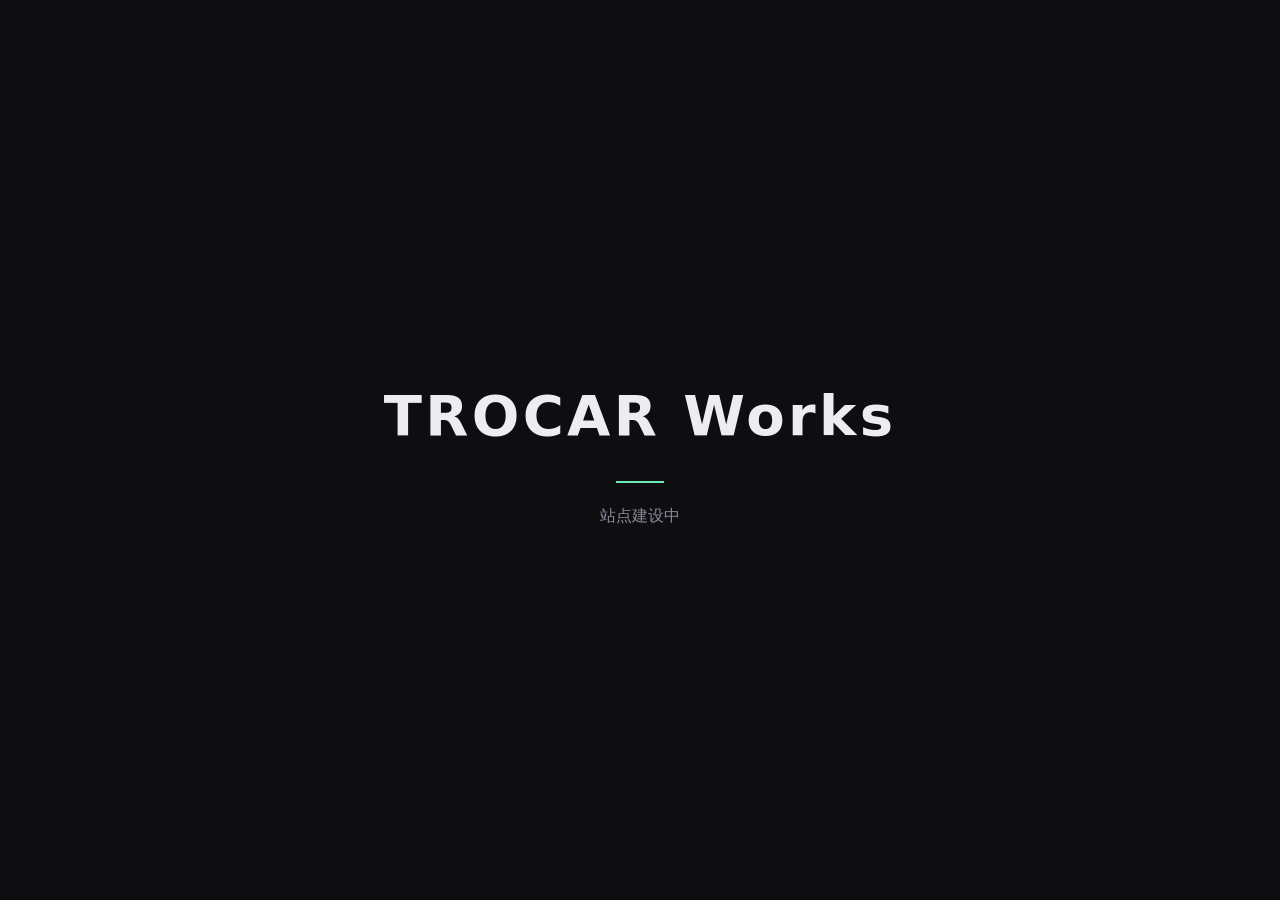
==== index.html @ e7c95997 "feat: 初始化 TROCAR Works 占位首页 纯 HTML/CSS 单文件占位页 + README，无构建步骤、无依赖， 供 GitHub Pages 直接托管；内容后续再填。  Co-Au" ====
<!DOCTYPE html>
<html lang="zh-CN">
<head>
<meta charset="utf-8">
<meta name="viewport" content="width=device-width, initial-scale=1">
<title>TROCAR Works</title>
<meta name="description" content="TROCAR Works">
<style>
  :root {
    color-scheme: dark;
    --bg: #0e0e11;
    --fg: #ececf1;
    --muted: #8a8a99;
    --accent: #6ee7b7;
  }

  * { box-sizing: border-box; }

  body {
    margin: 0;
    min-height: 100vh;
    display: flex;
    align-items: center;
    justify-content: center;
    padding: 2rem;
    background: var(--bg);
    color: var(--fg);
    font-family: system-ui, -apple-system, "Segoe UI", "Microsoft YaHei", sans-serif;
    line-height: 1.6;
  }

  main {
    text-align: center;
    max-width: 36rem;
  }

  h1 {
    margin: 0;
    font-size: clamp(2rem, 8vw, 3.5rem);
    letter-spacing: 0.06em;
    font-weight: 600;
  }

  h1::after {
    content: "";
    display: block;
    width: 3rem;
    height: 2px;
    margin: 1.25rem auto 0;
    background: var(--accent);
  }

  p {
    margin: 1.25rem 0 0;
    color: var(--muted);
    font-size: 1rem;
  }
</style>
</head>
<body>
  <main>
    <h1>TROCAR Works</h1>
    <p>站点建设中</p>
  </main>
</body>
</html>
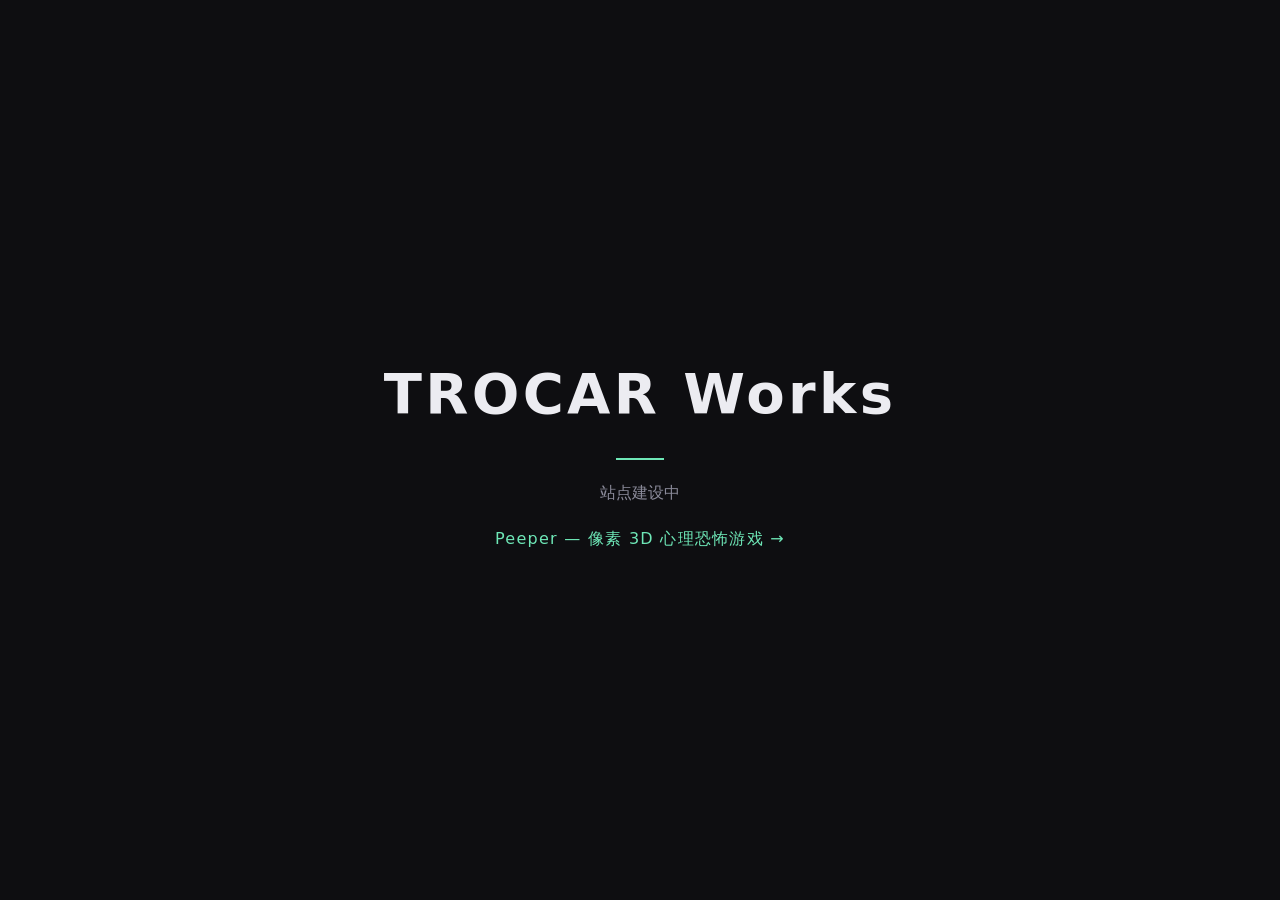
==== commit 898c21d0: "feat(Peeper): 新增 Peeper 游戏子页面 /Peeper/ 介绍游戏本体：1970 年代越战尾声的美国背景、邪教与献祭题材、 像素 3D 渲染管线（363x205 视口整数倍放大、正" ====
--- a/index.html
+++ b/index.html
@@ -55,12 +55,21 @@
     color: var(--muted);
     font-size: 1rem;
   }
+
+  a {
+    color: var(--accent);
+    text-decoration: none;
+    letter-spacing: 0.08em;
+  }
+
+  a:hover { text-decoration: underline; }
 </style>
 </head>
 <body>
   <main>
     <h1>TROCAR Works</h1>
     <p>站点建设中</p>
+    <p><a href="Peeper/">Peeper — 像素 3D 心理恐怖游戏 →</a></p>
   </main>
 </body>
 </html>
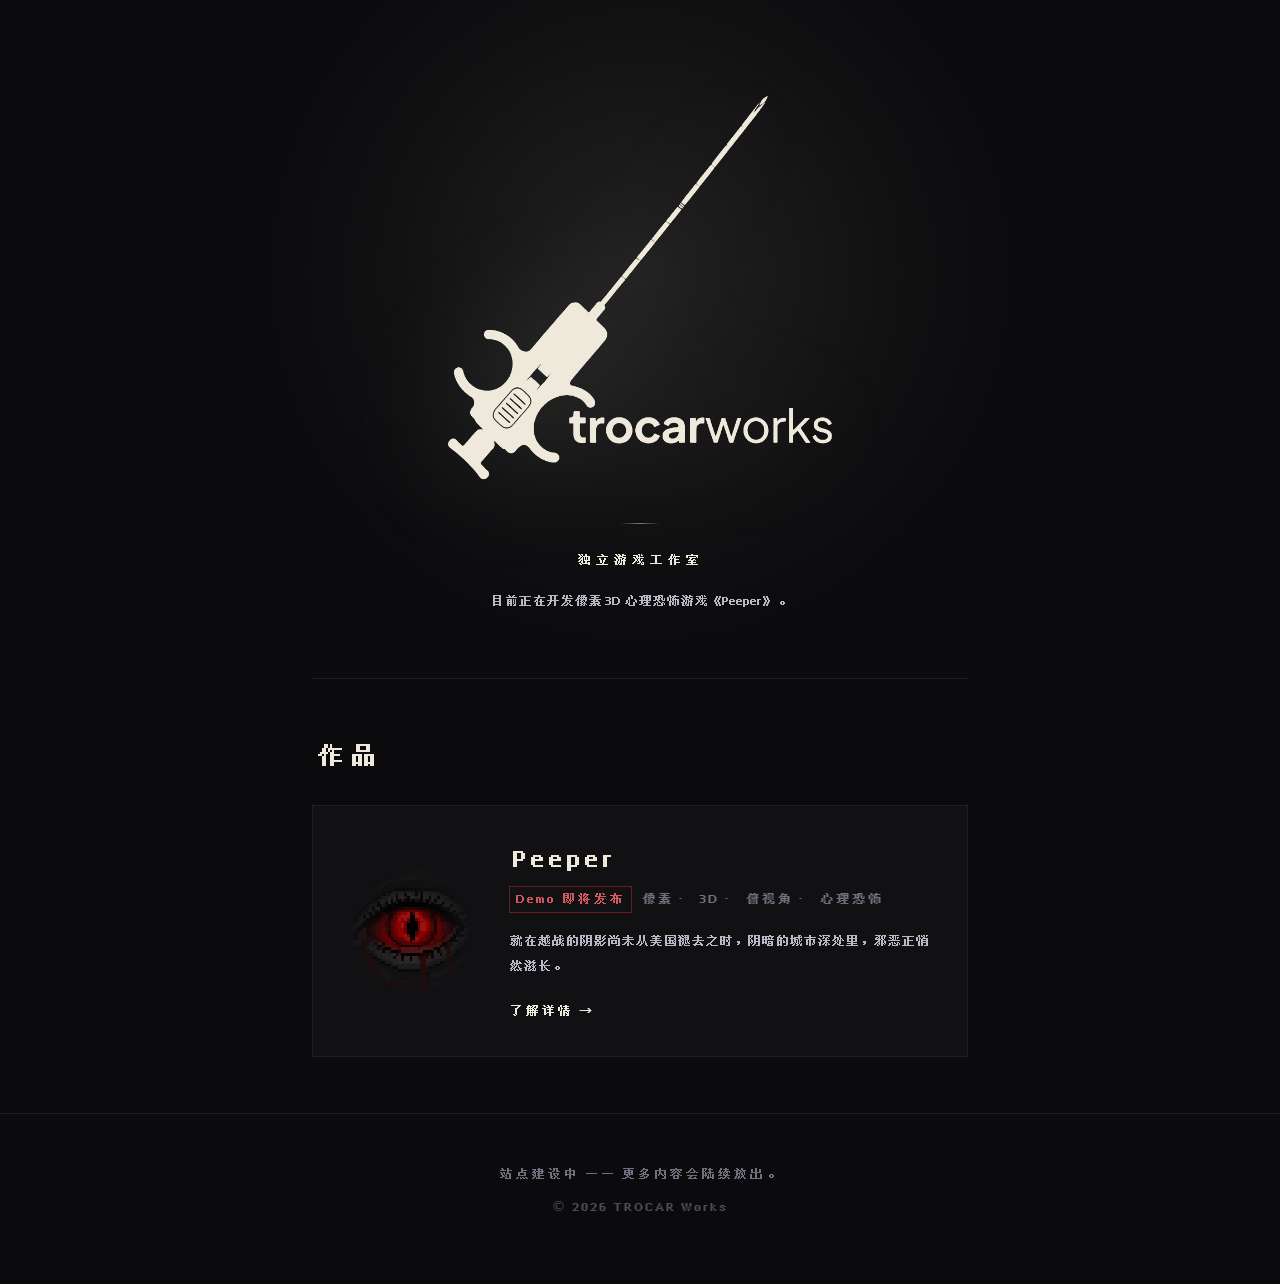
==== commit 4d753c6b: "feat(site): 重做工作室首页并接入品牌素材 - index.html 从占位页重写为完整首页：品牌锁定图首屏、作品卡片、页脚，含 SEO/OG/Twitter meta 与 canonica" ====
--- a/index.html
+++ b/index.html
@@ -4,72 +4,383 @@
 <meta charset="utf-8">
 <meta name="viewport" content="width=device-width, initial-scale=1">
 <title>TROCAR Works</title>
-<meta name="description" content="TROCAR Works">
+<meta name="description" content="TROCAR Works 独立游戏工作室 —— 目前正在开发像素 3D 心理恐怖游戏《Peeper》。">
+<link rel="canonical" href="https://trocarworks.site/">
+<meta name="theme-color" content="#0b0b0d">
+<link rel="icon" type="image/png" sizes="32x32" href="assets/favicon-32.png">
+<link rel="icon" type="image/png" sizes="64x64" href="assets/favicon-64.png">
+<link rel="apple-touch-icon" href="assets/apple-touch-icon.png">
+<meta property="og:type" content="website">
+<meta property="og:site_name" content="TROCAR Works">
+<meta property="og:title" content="TROCAR Works">
+<meta property="og:description" content="独立游戏工作室 —— 目前正在开发像素 3D 心理恐怖游戏《Peeper》。">
+<meta property="og:url" content="https://trocarworks.site/">
+<meta property="og:image" content="https://trocarworks.site/assets/og-image.png">
+<meta property="og:image:width" content="1200">
+<meta property="og:image:height" content="630">
+<meta property="og:locale" content="zh_CN">
+<meta name="twitter:card" content="summary_large_image">
+<link rel="preload" href="fonts/Uranus_Pixel_11Px.woff2" as="font" type="font/woff2" crossorigin>
 <style>
-  :root {
-    color-scheme: dark;
-    --bg: #0e0e11;
-    --fg: #ececf1;
-    --muted: #8a8a99;
-    --accent: #6ee7b7;
-  }
-
-  * { box-sizing: border-box; }
-
-  body {
-    margin: 0;
-    min-height: 100vh;
-    display: flex;
-    align-items: center;
-    justify-content: center;
-    padding: 2rem;
-    background: var(--bg);
-    color: var(--fg);
-    font-family: system-ui, -apple-system, "Segoe UI", "Microsoft YaHei", sans-serif;
-    line-height: 1.6;
-  }
-
-  main {
-    text-align: center;
-    max-width: 36rem;
-  }
-
-  h1 {
-    margin: 0;
-    font-size: clamp(2rem, 8vw, 3.5rem);
-    letter-spacing: 0.06em;
-    font-weight: 600;
-  }
-
-  h1::after {
-    content: "";
-    display: block;
-    width: 3rem;
-    height: 2px;
-    margin: 1.25rem auto 0;
-    background: var(--accent);
-  }
-
-  p {
-    margin: 1.25rem 0 0;
-    color: var(--muted);
-    font-size: 1rem;
-  }
-
-  a {
-    color: var(--accent);
-    text-decoration: none;
-    letter-spacing: 0.08em;
-  }
-
-  a:hover { text-decoration: underline; }
+       /* 字体与 Peeper 页同源（游戏本体 UI 字体），字号/行高/字距的规矩也照搬：
+          字号取 14 的整数倍、行高与字距取该档倍数的整数倍，像素笔画才是锐的。
+          详见 Peeper/index.html 顶部的说明。 */
+       @font-face {
+           font-family: "Uranus Pixel 11Px";
+           src: url("fonts/Uranus_Pixel_11Px.woff2") format("woff2");
+           font-weight: 400;
+           font-style: normal;
+           font-display: swap;
+       }
+
+       :root {
+           color-scheme: dark;
+           --bg: #0b0b0d;
+           --panel: #111114;
+           --fg: #ececf1;
+           --body: #b9b9c6;
+           --dim: #6f6f7d;
+           --line: #1e1e23;
+           --line-hi: #2c2c34;
+           /* 品牌双色取自 logo 本身：纸面米白 + 笔画墨绿。
+              工作室页用米白做强调，血色调 le 留给 Peeper 的卡片，
+              两个页面于是各自成体系又同属一套。 */
+           --cream: #efe9db;
+           --blood: #b3242a;
+       }
+
+       * {
+           box-sizing: border-box;
+       }
+
+       html {
+           background: var(--bg);
+       }
+
+       body {
+           margin: 0;
+           min-height: 100vh;
+           background: var(--bg);
+           color: var(--fg);
+           font-family: "Uranus Pixel 11Px", system-ui, -apple-system, "Segoe UI", "Microsoft YaHei", sans-serif;
+           font-size: 14px;      /* 1 × 14 */
+           line-height: 25px;    /* 行高取整数，基线不落在半像素上 */
+           /* 像素字体三件套，理由同 Peeper 页 */
+           font-kerning: none;
+           font-variant-ligatures: none;
+           font-synthesis: none;
+           text-rendering: geometricPrecision;
+           -webkit-font-smoothing: none;
+       }
+
+       /* ---------- 首屏 ---------- */
+
+       .hero {
+           position: relative;
+           padding: 5.5rem 1.5rem 4rem;
+           text-align: center;
+           /* 光晕比视口宽（窄屏下是 130vw），不加裁剪会把文档撑出横向滚动条。
+              裁在 hero 自己的边界上正好等于视口边界，而光晕到那里早已透明。 */
+           overflow: hidden;
+       }
+
+       /* 冷色页面里唯一一处暖光，托住米白的 logo。
+          用 z-index: 0 + 内容层 z-index: 1，避免负层级在
+          有背景色的父元素下被吞掉的边界情况。 */
+       .hero::before {
+           content: "";
+           position: absolute;
+           left: 50%;
+           top: 40%;
+           width: min(780px, 130vw);
+           aspect-ratio: 1;
+           transform: translate(-50%, -50%);
+           background: radial-gradient(circle,
+                       rgba(239, 233, 219, 0.10),
+                       rgba(239, 233, 219, 0.028) 45%,
+                       transparent 70%);
+           pointer-events: none;
+           z-index: 0;
+       }
+
+       .hero > * {
+           position: relative;
+           z-index: 1;
+       }
+
+       /* 品牌锁定图：由 assets/src/logo-src.jpg 抠底、改成米白而来，
+           生成步骤见 tools/logo-assets.py，换 logo 时重跑即可。 */
+       h1 {
+           margin: 0;
+       }
+
+           h1 img {
+               display: block;
+               width: clamp(260px, 66vw, 400px);
+               height: auto;
+               margin: 0 auto;
+               filter: drop-shadow(0 0 60px rgba(239, 233, 219, 0.13));
+           }
+
+       .kicker {
+           margin: 2.25rem 0 0;
+           color: var(--cream);
+           font-size: 14px;         /* 1 × 14 */
+           letter-spacing: 4px;
+           text-indent: 4px;        /* 抵消行尾那个字距，让整行视觉居中 */
+       }
+
+       .kicker::before {
+           content: "";
+           display: block;
+           width: 2.5rem;
+           height: 1px;
+           margin: 0 auto 1.5rem;
+           background: linear-gradient(90deg, transparent, rgba(239, 233, 219, 0.5), transparent);
+       }
+
+       .lede {
+           max-width: 32rem;
+           margin: 1rem auto 0;
+           color: var(--body);
+       }
+
+       /* ---------- 正文 ---------- */
+
+       main {
+           max-width: 44rem;
+           margin: 0 auto;
+           padding: 0 1.5rem;
+       }
+
+       section {
+           padding: 3.5rem 0;
+           border-top: 1px solid var(--line);
+       }
+
+       h2 {
+           margin: 0 0 1.75rem;
+           color: var(--cream);
+           font-size: 28px;         /* 2 × 14 */
+           line-height: 42px;       /* 21 × 2 */
+           letter-spacing: 4px;     /* 2 设计像素 */
+           text-indent: 4px;
+       }
+
+       /* ---------- 作品卡片 ---------- */
+
+       .card {
+           display: grid;
+           grid-template-columns: 132px 1fr;
+           gap: 2rem;
+           align-items: center;
+           padding: 2rem;
+           background: var(--panel);
+           border: 1px solid var(--line);
+           color: inherit;
+           text-decoration: none;
+           transition: border-color 200ms ease, background-color 200ms ease, transform 200ms ease;
+       }
+
+           .card:hover,
+           .card:focus-visible {
+               border-color: var(--line-hi);
+               background: #141418;
+               transform: translateY(-2px);
+           }
+
+           .card:focus-visible {
+               outline: 2px solid var(--cream);
+               outline-offset: 4px;
+           }
+
+       /* 眼睛沿用 Peeper 首屏那套：不透明深灰底用径向遮罩化开，
+          外圈再补一层血色辉光。 */
+       .thumb img {
+           display: block;
+           width: 132px;
+           height: auto;
+           image-rendering: pixelated;
+           filter: drop-shadow(0 0 34px rgba(179, 36, 42, 0.4));
+           /* 渐隐比 Peeper 首屏收得更紧：那边眼睛占满整个首屏、底色无所谓，
+              这里只有 132px，深灰底会把卡片面板顶出一块亮斑。 */
+           -webkit-mask-image: radial-gradient(ellipse 60% 62% at 50% 50%, #000 28%, transparent 80%);
+           mask-image: radial-gradient(ellipse 60% 62% at 50% 50%, #000 28%, transparent 80%);
+           transition: filter 200ms ease;
+       }
+
+           .card:hover .thumb img,
+           .card:focus-visible .thumb img {
+               filter: drop-shadow(0 0 44px rgba(179, 36, 42, 0.62));
+           }
+
+       .card-title {
+           display: block;
+           color: var(--cream);
+           font-size: 28px;         /* 2 × 14 */
+           line-height: 42px;       /* 21 × 2 */
+           letter-spacing: 4px;     /* 2 设计像素 */
+           text-indent: 4px;
+       }
+
+       .card-meta {
+           display: block;
+           margin-top: 0.35rem;
+           color: var(--dim);
+           letter-spacing: 2px;
+       }
+
+       .badge {
+           display: inline-block;
+           margin-right: 0.6rem;
+           padding: 0 6px;
+           color: #d5565c;
+           letter-spacing: 2px;
+           border: 1px solid rgba(179, 36, 42, 0.55);
+       }
+
+       .card-desc {
+           display: block;
+           margin-top: 1rem;
+           color: var(--body);
+           max-width: 30rem;
+       }
+
+       .card-more {
+           display: block;
+           margin-top: 1.25rem;
+           color: var(--cream);
+           letter-spacing: 2px;
+       }
+
+           .card-more .arrow {
+               display: inline-block;
+               margin-left: 0.35rem;
+               transition: transform 200ms ease;
+           }
+
+               .card:hover .arrow,
+               .card:focus-visible .arrow {
+                   transform: translateX(4px);
+               }
+
+       /* ---------- 页脚 ---------- */
+
+       .site-footer {
+           padding: 3rem 1.5rem 4rem;
+           text-align: center;
+           border-top: 1px solid var(--line);
+       }
+
+           .site-footer p {
+               margin: 0;
+               color: var(--dim);
+               letter-spacing: 2px;
+           }
+
+           .site-footer .copy {
+               margin-top: 0.5rem;
+               color: #4d4d57;
+               letter-spacing: 2px;
+           }
+
+       /* ---------- 入场 ---------- */
+
+       /* 只用 CSS 做错峰淡入：animation 的 both 负责首尾两帧，
+          基础规则里不写 opacity/transform，prefers-reduced-motion
+          下直接关掉动画也不会留下不可见的元素。 */
+       .reveal {
+           animation: rise 700ms cubic-bezier(0.22, 0.68, 0.24, 1) both;
+       }
+
+           .reveal-2 { animation-delay: 110ms; }
+           .reveal-3 { animation-delay: 210ms; }
+           .reveal-4 { animation-delay: 310ms; }
+
+       @keyframes rise {
+           from { opacity: 0; transform: translateY(10px); }
+           to   { opacity: 1; transform: none; }
+       }
+
+       /* ---------- 窄屏 ---------- */
+
+       @media (max-width: 560px) {
+           .hero {
+               padding: 4rem 1.25rem 3rem;
+           }
+
+           h1 img {
+               width: clamp(220px, 62vw, 300px);
+           }
+
+           .card {
+               grid-template-columns: 1fr;
+               justify-items: center;
+               gap: 1.5rem;
+               padding: 2rem 1.5rem;
+               text-align: center;
+           }
+
+           .thumb img {
+               width: 112px;
+           }
+
+           .card-desc {
+               margin-left: auto;
+               margin-right: auto;
+           }
+
+           /* 窄屏上徽章会把「像素 · 3D · …」挤到下一行、行首留个孤零零的间隔号，
+              干脆让它独占一行。 */
+           .badge {
+               display: block;
+               width: fit-content;
+               margin: 0 auto 0.4rem;
+           }
+       }
+
+       @media (prefers-reduced-motion: reduce) {
+           .reveal {
+               animation: none;
+           }
+
+           .card,
+           .thumb img,
+           .card-more .arrow {
+               transition: none;
+           }
+       }
 </style>
 </head>
 <body>
-  <main>
-    <h1>TROCAR Works</h1>
-    <p>站点建设中</p>
-    <p><a href="Peeper/">Peeper — 像素 3D 心理恐怖游戏 →</a></p>
-  </main>
+
+<header class="hero">
+  <h1 class="reveal"><img src="assets/logo-lockup.png" alt="TROCAR Works" width="717" height="716"></h1>
+  <p class="kicker reveal reveal-2">独立游戏工作室</p>
+  <p class="lede reveal reveal-3">目前正在开发像素 3D 心理恐怖游戏《Peeper》。</p>
+</header>
+
+<main>
+  <section class="reveal reveal-4">
+    <h2>作品</h2>
+    <a class="card" href="Peeper/">
+      <span class="thumb">
+        <img src="Peeper/eye.png" alt="" width="237" height="237">
+      </span>
+      <span class="card-body">
+        <span class="card-title">Peeper</span>
+        <span class="card-meta"><span class="badge">Demo 即将发布</span>像素 · 3D · 俯视角 · 心理恐怖</span>
+        <span class="card-desc">就在越战的阴影尚未从美国褪去之时，阴暗的城市深处里，邪恶正悄然滋长。</span>
+        <span class="card-more">了解详情<span class="arrow">→</span></span>
+      </span>
+    </a>
+  </section>
+</main>
+
+<footer class="site-footer">
+  <p>站点建设中 —— 更多内容会陆续放出。</p>
+  <p class="copy">© 2026 TROCAR Works</p>
+</footer>
+
 </body>
-</html>
+</html>
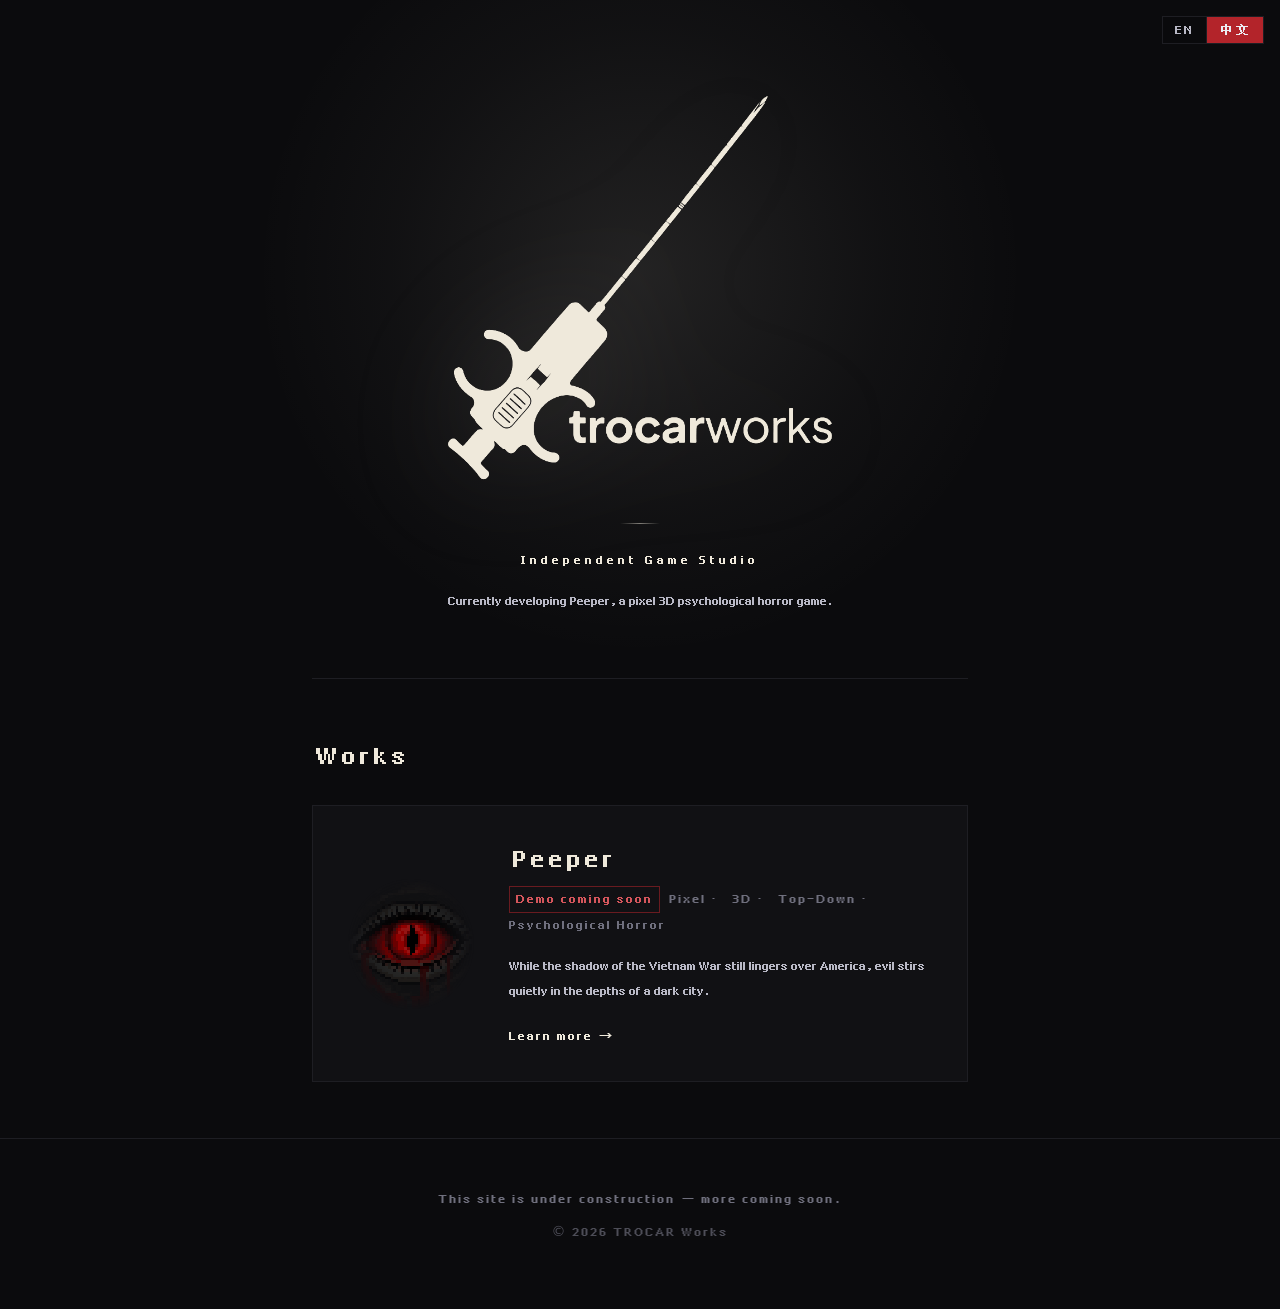
==== commit 43520f3d: "refactor(site): 站点拆分为中英双语独立页并重组资源目录 - 首页与 Peeper 页各拆成 index-cn.html / index-en.html 两份完全独立的文件，index." ====
--- a/index.html
+++ b/index.html
@@ -1,386 +1,28 @@
 <!DOCTYPE html>
-<html lang="zh-CN">
+<html lang="en">
 <head>
 <meta charset="utf-8">
 <meta name="viewport" content="width=device-width, initial-scale=1">
 <title>TROCAR Works</title>
-<meta name="description" content="TROCAR Works 独立游戏工作室 —— 目前正在开发像素 3D 心理恐怖游戏《Peeper》。">
-<link rel="canonical" href="https://trocarworks.site/">
-<meta name="theme-color" content="#0b0b0d">
-<link rel="icon" type="image/png" sizes="32x32" href="assets/favicon-32.png">
-<link rel="icon" type="image/png" sizes="64x64" href="assets/favicon-64.png">
-<link rel="apple-touch-icon" href="assets/apple-touch-icon.png">
-<meta property="og:type" content="website">
-<meta property="og:site_name" content="TROCAR Works">
-<meta property="og:title" content="TROCAR Works">
-<meta property="og:description" content="独立游戏工作室 —— 目前正在开发像素 3D 心理恐怖游戏《Peeper》。">
-<meta property="og:url" content="https://trocarworks.site/">
-<meta property="og:image" content="https://trocarworks.site/assets/og-image.png">
-<meta property="og:image:width" content="1200">
-<meta property="og:image:height" content="630">
-<meta property="og:locale" content="zh_CN">
-<meta name="twitter:card" content="summary_large_image">
-<link rel="preload" href="fonts/Uranus_Pixel_11Px.woff2" as="font" type="font/woff2" crossorigin>
-<style>
-       /* 字体与 Peeper 页同源（游戏本体 UI 字体），字号/行高/字距的规矩也照搬：
-          字号取 14 的整数倍、行高与字距取该档倍数的整数倍，像素笔画才是锐的。
-          详见 Peeper/index.html 顶部的说明。 */
-       @font-face {
-           font-family: "Uranus Pixel 11Px";
-           src: url("fonts/Uranus_Pixel_11Px.woff2") format("woff2");
-           font-weight: 400;
-           font-style: normal;
-           font-display: swap;
-       }
-
-       :root {
-           color-scheme: dark;
-           --bg: #0b0b0d;
-           --panel: #111114;
-           --fg: #ececf1;
-           --body: #b9b9c6;
-           --dim: #6f6f7d;
-           --line: #1e1e23;
-           --line-hi: #2c2c34;
-           /* 品牌双色取自 logo 本身：纸面米白 + 笔画墨绿。
-              工作室页用米白做强调，血色调 le 留给 Peeper 的卡片，
-              两个页面于是各自成体系又同属一套。 */
-           --cream: #efe9db;
-           --blood: #b3242a;
-       }
-
-       * {
-           box-sizing: border-box;
-       }
-
-       html {
-           background: var(--bg);
-       }
-
-       body {
-           margin: 0;
-           min-height: 100vh;
-           background: var(--bg);
-           color: var(--fg);
-           font-family: "Uranus Pixel 11Px", system-ui, -apple-system, "Segoe UI", "Microsoft YaHei", sans-serif;
-           font-size: 14px;      /* 1 × 14 */
-           line-height: 25px;    /* 行高取整数，基线不落在半像素上 */
-           /* 像素字体三件套，理由同 Peeper 页 */
-           font-kerning: none;
-           font-variant-ligatures: none;
-           font-synthesis: none;
-           text-rendering: geometricPrecision;
-           -webkit-font-smoothing: none;
-       }
-
-       /* ---------- 首屏 ---------- */
-
-       .hero {
-           position: relative;
-           padding: 5.5rem 1.5rem 4rem;
-           text-align: center;
-           /* 光晕比视口宽（窄屏下是 130vw），不加裁剪会把文档撑出横向滚动条。
-              裁在 hero 自己的边界上正好等于视口边界，而光晕到那里早已透明。 */
-           overflow: hidden;
-       }
-
-       /* 冷色页面里唯一一处暖光，托住米白的 logo。
-          用 z-index: 0 + 内容层 z-index: 1，避免负层级在
-          有背景色的父元素下被吞掉的边界情况。 */
-       .hero::before {
-           content: "";
-           position: absolute;
-           left: 50%;
-           top: 40%;
-           width: min(780px, 130vw);
-           aspect-ratio: 1;
-           transform: translate(-50%, -50%);
-           background: radial-gradient(circle,
-                       rgba(239, 233, 219, 0.10),
-                       rgba(239, 233, 219, 0.028) 45%,
-                       transparent 70%);
-           pointer-events: none;
-           z-index: 0;
-       }
-
-       .hero > * {
-           position: relative;
-           z-index: 1;
-       }
-
-       /* 品牌锁定图：由 assets/src/logo-src.jpg 抠底、改成米白而来，
-           生成步骤见 tools/logo-assets.py，换 logo 时重跑即可。 */
-       h1 {
-           margin: 0;
-       }
-
-           h1 img {
-               display: block;
-               width: clamp(260px, 66vw, 400px);
-               height: auto;
-               margin: 0 auto;
-               filter: drop-shadow(0 0 60px rgba(239, 233, 219, 0.13));
-           }
-
-       .kicker {
-           margin: 2.25rem 0 0;
-           color: var(--cream);
-           font-size: 14px;         /* 1 × 14 */
-           letter-spacing: 4px;
-           text-indent: 4px;        /* 抵消行尾那个字距，让整行视觉居中 */
-       }
-
-       .kicker::before {
-           content: "";
-           display: block;
-           width: 2.5rem;
-           height: 1px;
-           margin: 0 auto 1.5rem;
-           background: linear-gradient(90deg, transparent, rgba(239, 233, 219, 0.5), transparent);
-       }
-
-       .lede {
-           max-width: 32rem;
-           margin: 1rem auto 0;
-           color: var(--body);
-       }
-
-       /* ---------- 正文 ---------- */
-
-       main {
-           max-width: 44rem;
-           margin: 0 auto;
-           padding: 0 1.5rem;
-       }
-
-       section {
-           padding: 3.5rem 0;
-           border-top: 1px solid var(--line);
-       }
-
-       h2 {
-           margin: 0 0 1.75rem;
-           color: var(--cream);
-           font-size: 28px;         /* 2 × 14 */
-           line-height: 42px;       /* 21 × 2 */
-           letter-spacing: 4px;     /* 2 设计像素 */
-           text-indent: 4px;
-       }
-
-       /* ---------- 作品卡片 ---------- */
-
-       .card {
-           display: grid;
-           grid-template-columns: 132px 1fr;
-           gap: 2rem;
-           align-items: center;
-           padding: 2rem;
-           background: var(--panel);
-           border: 1px solid var(--line);
-           color: inherit;
-           text-decoration: none;
-           transition: border-color 200ms ease, background-color 200ms ease, transform 200ms ease;
-       }
-
-           .card:hover,
-           .card:focus-visible {
-               border-color: var(--line-hi);
-               background: #141418;
-               transform: translateY(-2px);
-           }
-
-           .card:focus-visible {
-               outline: 2px solid var(--cream);
-               outline-offset: 4px;
-           }
-
-       /* 眼睛沿用 Peeper 首屏那套：不透明深灰底用径向遮罩化开，
-          外圈再补一层血色辉光。 */
-       .thumb img {
-           display: block;
-           width: 132px;
-           height: auto;
-           image-rendering: pixelated;
-           filter: drop-shadow(0 0 34px rgba(179, 36, 42, 0.4));
-           /* 渐隐比 Peeper 首屏收得更紧：那边眼睛占满整个首屏、底色无所谓，
-              这里只有 132px，深灰底会把卡片面板顶出一块亮斑。 */
-           -webkit-mask-image: radial-gradient(ellipse 60% 62% at 50% 50%, #000 28%, transparent 80%);
-           mask-image: radial-gradient(ellipse 60% 62% at 50% 50%, #000 28%, transparent 80%);
-           transition: filter 200ms ease;
-       }
-
-           .card:hover .thumb img,
-           .card:focus-visible .thumb img {
-               filter: drop-shadow(0 0 44px rgba(179, 36, 42, 0.62));
-           }
-
-       .card-title {
-           display: block;
-           color: var(--cream);
-           font-size: 28px;         /* 2 × 14 */
-           line-height: 42px;       /* 21 × 2 */
-           letter-spacing: 4px;     /* 2 设计像素 */
-           text-indent: 4px;
-       }
-
-       .card-meta {
-           display: block;
-           margin-top: 0.35rem;
-           color: var(--dim);
-           letter-spacing: 2px;
-       }
-
-       .badge {
-           display: inline-block;
-           margin-right: 0.6rem;
-           padding: 0 6px;
-           color: #d5565c;
-           letter-spacing: 2px;
-           border: 1px solid rgba(179, 36, 42, 0.55);
-       }
-
-       .card-desc {
-           display: block;
-           margin-top: 1rem;
-           color: var(--body);
-           max-width: 30rem;
-       }
-
-       .card-more {
-           display: block;
-           margin-top: 1.25rem;
-           color: var(--cream);
-           letter-spacing: 2px;
-       }
-
-           .card-more .arrow {
-               display: inline-block;
-               margin-left: 0.35rem;
-               transition: transform 200ms ease;
-           }
-
-               .card:hover .arrow,
-               .card:focus-visible .arrow {
-                   transform: translateX(4px);
-               }
-
-       /* ---------- 页脚 ---------- */
-
-       .site-footer {
-           padding: 3rem 1.5rem 4rem;
-           text-align: center;
-           border-top: 1px solid var(--line);
-       }
-
-           .site-footer p {
-               margin: 0;
-               color: var(--dim);
-               letter-spacing: 2px;
-           }
-
-           .site-footer .copy {
-               margin-top: 0.5rem;
-               color: #4d4d57;
-               letter-spacing: 2px;
-           }
-
-       /* ---------- 入场 ---------- */
-
-       /* 只用 CSS 做错峰淡入：animation 的 both 负责首尾两帧，
-          基础规则里不写 opacity/transform，prefers-reduced-motion
-          下直接关掉动画也不会留下不可见的元素。 */
-       .reveal {
-           animation: rise 700ms cubic-bezier(0.22, 0.68, 0.24, 1) both;
-       }
-
-           .reveal-2 { animation-delay: 110ms; }
-           .reveal-3 { animation-delay: 210ms; }
-           .reveal-4 { animation-delay: 310ms; }
-
-       @keyframes rise {
-           from { opacity: 0; transform: translateY(10px); }
-           to   { opacity: 1; transform: none; }
-       }
-
-       /* ---------- 窄屏 ---------- */
-
-       @media (max-width: 560px) {
-           .hero {
-               padding: 4rem 1.25rem 3rem;
-           }
-
-           h1 img {
-               width: clamp(220px, 62vw, 300px);
-           }
-
-           .card {
-               grid-template-columns: 1fr;
-               justify-items: center;
-               gap: 1.5rem;
-               padding: 2rem 1.5rem;
-               text-align: center;
-           }
-
-           .thumb img {
-               width: 112px;
-           }
-
-           .card-desc {
-               margin-left: auto;
-               margin-right: auto;
-           }
-
-           /* 窄屏上徽章会把「像素 · 3D · …」挤到下一行、行首留个孤零零的间隔号，
-              干脆让它独占一行。 */
-           .badge {
-               display: block;
-               width: fit-content;
-               margin: 0 auto 0.4rem;
-           }
-       }
-
-       @media (prefers-reduced-motion: reduce) {
-           .reveal {
-               animation: none;
-           }
-
-           .card,
-           .thumb img,
-           .card-more .arrow {
-               transition: none;
-           }
-       }
-</style>
+<meta name="robots" content="noindex">
+<meta http-equiv="refresh" content="1; url=index-en.html">
+<script>
+    /* 语言入口：上次手动选过的优先；否则按浏览器语言，zh 开头进中文版，其余进英文版。
+       拆分页顶部的 EN/中文 按钮会把选择写进 localStorage("trocar-lang")，这里读它。 */
+    (function () {
+        var l = '';
+        try { l = localStorage.getItem('trocar-lang') || ''; } catch (e) { }
+        if (l !== 'cn' && l !== 'en') {
+            var b = (navigator.languages && navigator.languages[0]) || navigator.language || '';
+            l = /^zh/i.test(b) ? 'cn' : 'en';
+        }
+        location.replace('index-' + l + '.html');
+    })();
+</script>
 </head>
 <body>
-
-<header class="hero">
-  <h1 class="reveal"><img src="assets/logo-lockup.png" alt="TROCAR Works" width="717" height="716"></h1>
-  <p class="kicker reveal reveal-2">独立游戏工作室</p>
-  <p class="lede reveal reveal-3">目前正在开发像素 3D 心理恐怖游戏《Peeper》。</p>
-</header>
-
-<main>
-  <section class="reveal reveal-4">
-    <h2>作品</h2>
-    <a class="card" href="Peeper/">
-      <span class="thumb">
-        <img src="Peeper/eye.png" alt="" width="237" height="237">
-      </span>
-      <span class="card-body">
-        <span class="card-title">Peeper</span>
-        <span class="card-meta"><span class="badge">Demo 即将发布</span>像素 · 3D · 俯视角 · 心理恐怖</span>
-        <span class="card-desc">就在越战的阴影尚未从美国褪去之时，阴暗的城市深处里，邪恶正悄然滋长。</span>
-        <span class="card-more">了解详情<span class="arrow">→</span></span>
-      </span>
-    </a>
-  </section>
-</main>
-
-<footer class="site-footer">
-  <p>站点建设中 —— 更多内容会陆续放出。</p>
-  <p class="copy">© 2026 TROCAR Works</p>
-</footer>
-
+    <noscript>
+        <a href="index-en.html">English</a> / <a href="index-cn.html">中文</a>
+    </noscript>
 </body>
-</html>+</html>
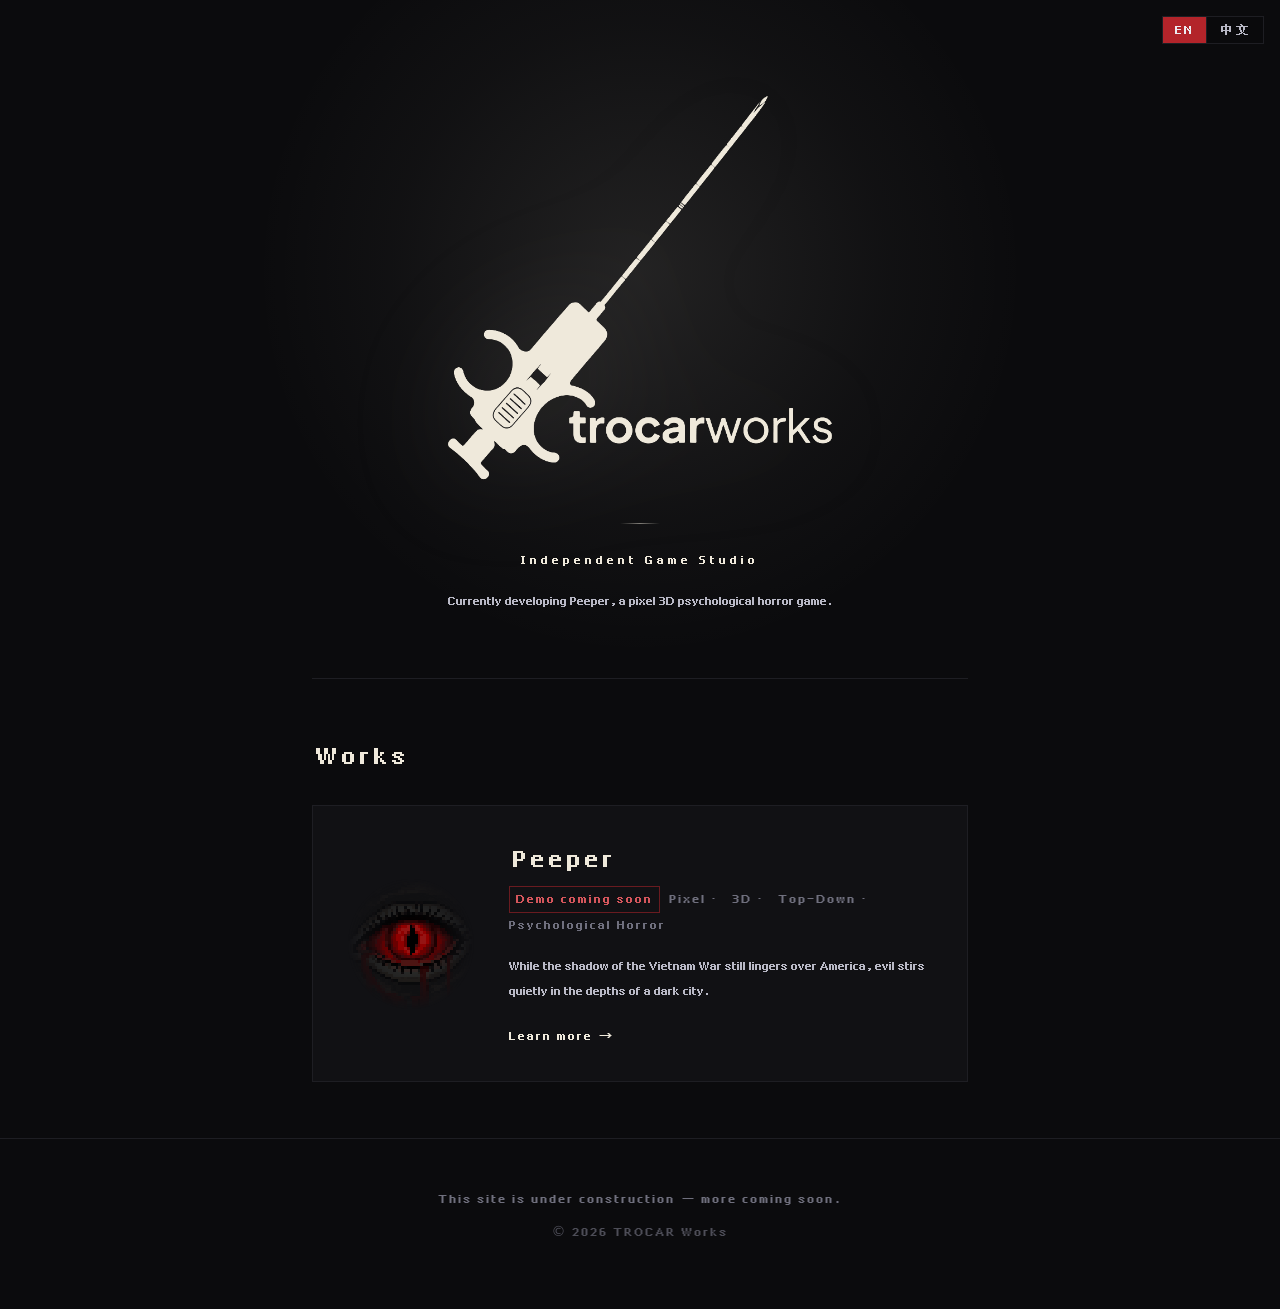
==== commit b02394f2: "refactor(site): 站点迁入语言目录，抽出共享 CSS/JS - 页面结构改为语言目录：/zh/、/en/ 各含首页与 peeper/ 子页；根 index.html 与   Peeper" ====
--- a/index.html
+++ b/index.html
@@ -3,26 +3,28 @@
 <head>
 <meta charset="utf-8">
 <meta name="viewport" content="width=device-width, initial-scale=1">
+<meta name="google-site-verification" content="JdABJlmAXZ-i6PyS3YtTHiuFWlT9FehHPzNywDjufh8">
 <title>TROCAR Works</title>
 <meta name="robots" content="noindex">
-<meta http-equiv="refresh" content="1; url=index-en.html">
+<meta http-equiv="refresh" content="1; url=en/">
 <script>
-    /* 语言入口：上次手动选过的优先；否则按浏览器语言，zh 开头进中文版，其余进英文版。
-       拆分页顶部的 EN/中文 按钮会把选择写进 localStorage("trocar-lang")，这里读它。 */
+    /* 语言入口：手动选过（localStorage "trocar-lang" = zh|en）优先；
+       否则看浏览器语言，zh 开头进 /zh/，其余进 /en/。禁用 JS 时由 meta refresh
+       落到英文页。各语言页右上角的切换链接会把选择写回这个键。 */
     (function () {
         var l = '';
         try { l = localStorage.getItem('trocar-lang') || ''; } catch (e) { }
-        if (l !== 'cn' && l !== 'en') {
+        if (l !== 'zh' && l !== 'en') {
             var b = (navigator.languages && navigator.languages[0]) || navigator.language || '';
-            l = /^zh/i.test(b) ? 'cn' : 'en';
+            l = /^zh/i.test(b) ? 'zh' : 'en';
         }
-        location.replace('index-' + l + '.html');
+        location.replace(l + '/');
     })();
 </script>
 </head>
 <body>
-    <noscript>
-        <a href="index-en.html">English</a> / <a href="index-cn.html">中文</a>
-    </noscript>
+<noscript>
+    <a href="en/">English</a> / <a href="zh/">中文</a>
+</noscript>
 </body>
 </html>
